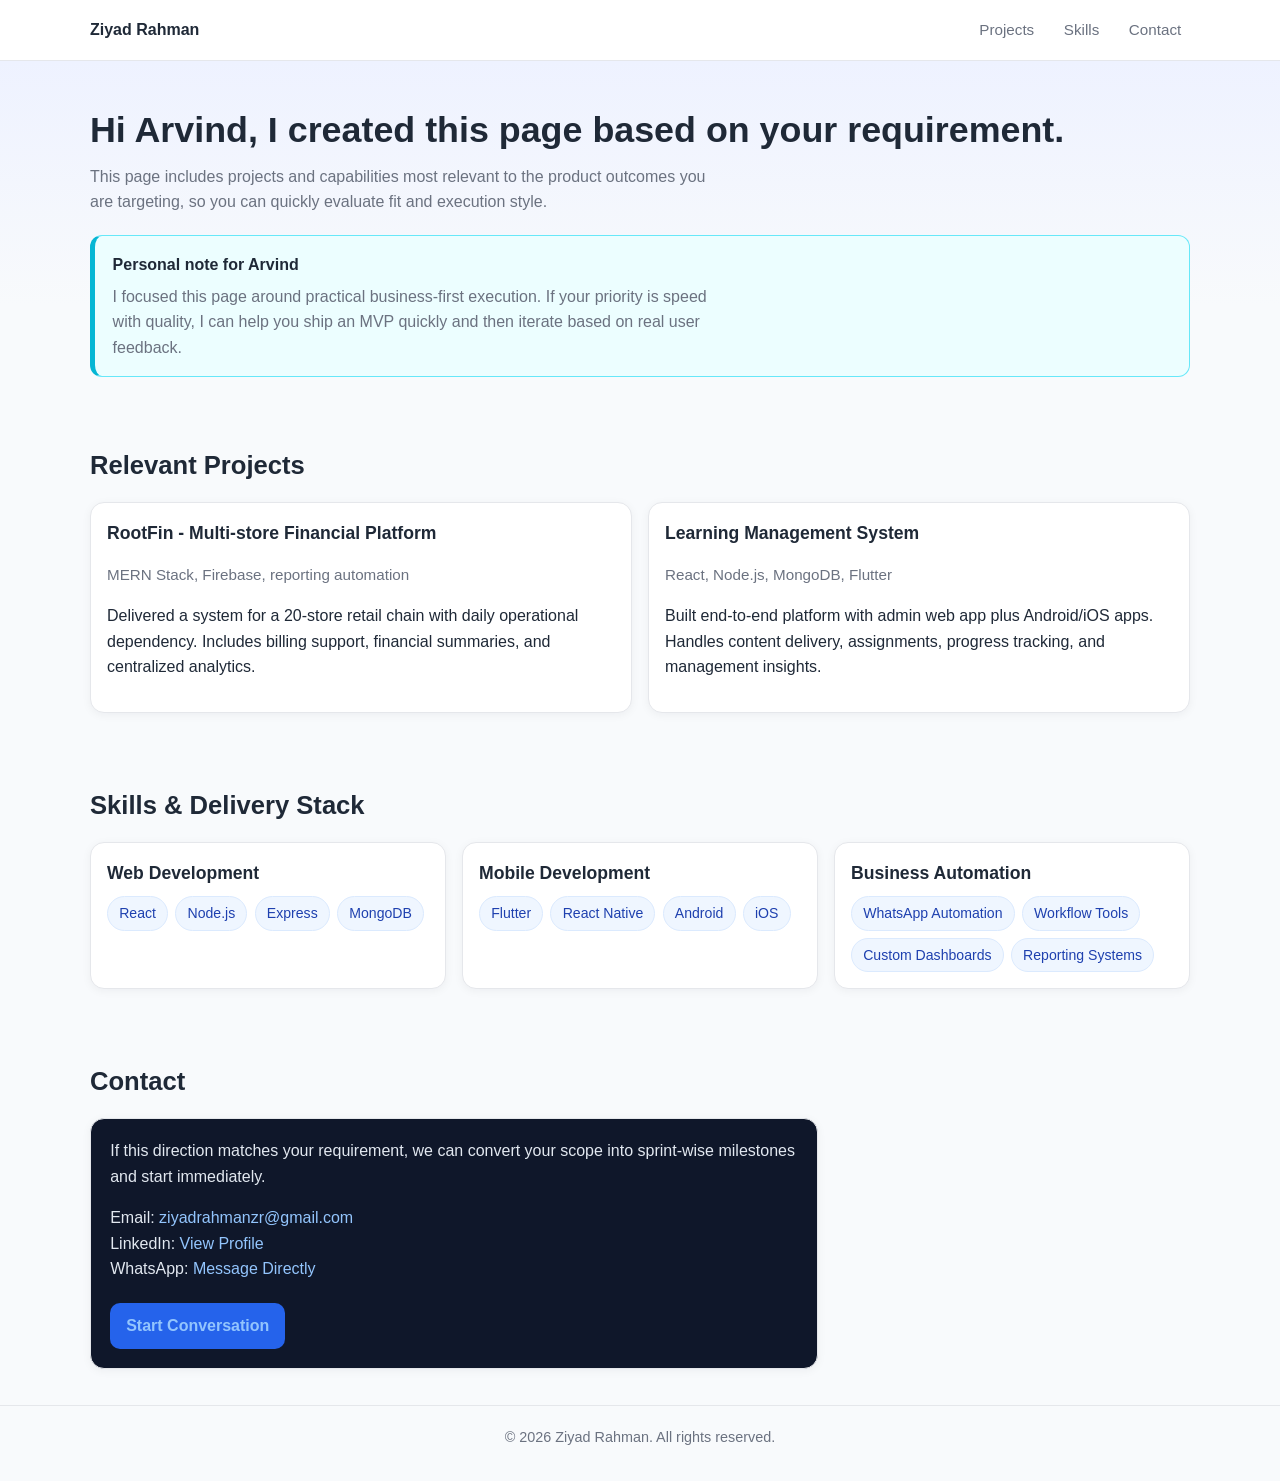
==== arvind.html @ bec2037d "feat: add reusable client landing page template with OG metadata and Arvind example Create a product" ====
<!DOCTYPE html>
<html lang="en">
<head>
  <meta charset="UTF-8">
  <meta name="viewport" content="width=device-width, initial-scale=1.0">
  <meta name="description" content="Personalized portfolio page for Arvind.">

  <!-- =======================================================
    QUICK NOTES FOR THIS PAGE
    - Page file name: arvind.html
    - Suggested thumbnail path: /images/arvind.png
    - After deploy, validate preview in LinkedIn Post Inspector:
      https://www.linkedin.com/post-inspector/
  ======================================================== -->

  <meta property="og:title" content="Hi Arvind - Personalized Product Build Plan by Ziyad Rahman">
  <meta property="og:description" content="Arvind, this page is tailored to your requirement and shows the most relevant projects, delivery approach, and how we can start quickly.">
  <meta property="og:image" content="https://ziyadrahman.github.io/myportfolio/images/arvind.png">
  <meta property="og:url" content="https://ziyadrahman.github.io/myportfolio/arvind.html">
  <meta property="og:type" content="website">

  <title>Arvind | Personalized Portfolio by Ziyad Rahman</title>

  <style>
    :root {
      --bg: #f8fafc;
      --text: #1f2937;
      --muted: #6b7280;
      --card: #ffffff;
      --accent: #2563eb;
      --accent-dark: #1d4ed8;
      --border: #e5e7eb;
      --success-bg: #ecfeff;
      --success-border: #67e8f9;
      --container: 1100px;
    }

    * {
      box-sizing: border-box;
    }

    html {
      scroll-behavior: smooth;
    }

    body {
      margin: 0;
      font-family: -apple-system, BlinkMacSystemFont, "Segoe UI", Roboto, Arial, sans-serif;
      color: var(--text);
      background: var(--bg);
      line-height: 1.6;
    }

    .container {
      width: min(92%, var(--container));
      margin: 0 auto;
    }

    .topbar {
      position: sticky;
      top: 0;
      z-index: 20;
      background: rgba(255, 255, 255, 0.92);
      backdrop-filter: blur(6px);
      border-bottom: 1px solid var(--border);
    }

    .topbar-inner {
      display: flex;
      align-items: center;
      justify-content: space-between;
      padding: 0.75rem 0;
      gap: 0.75rem;
    }

    .brand {
      font-weight: 700;
      color: var(--text);
      text-decoration: none;
      white-space: nowrap;
    }

    .nav {
      display: flex;
      flex-wrap: wrap;
      gap: 0.75rem;
    }

    .nav a {
      text-decoration: none;
      color: var(--muted);
      font-size: 0.95rem;
      padding: 0.35rem 0.55rem;
      border-radius: 8px;
    }

    .nav a:hover {
      color: var(--text);
      background: #eef2ff;
    }

    .hero {
      padding: 3rem 0 2rem;
      background: linear-gradient(180deg, #eef2ff 0%, #f8fafc 70%);
    }

    .hero h1 {
      margin: 0 0 0.75rem;
      font-size: clamp(1.6rem, 2.8vw, 2.4rem);
      line-height: 1.2;
    }

    .hero p {
      margin: 0;
      color: var(--muted);
      max-width: 70ch;
    }

    .personal-message {
      margin-top: 1.25rem;
      background: var(--success-bg);
      border: 1px solid var(--success-border);
      border-left: 5px solid #06b6d4;
      border-radius: 12px;
      padding: 1rem 1.1rem;
    }

    .personal-message strong {
      display: block;
      margin-bottom: 0.4rem;
      font-size: 1rem;
    }

    section {
      padding: 2.25rem 0;
    }

    .section-title {
      margin: 0 0 1rem;
      font-size: clamp(1.3rem, 2vw, 1.8rem);
    }

    .grid {
      display: grid;
      grid-template-columns: repeat(12, 1fr);
      gap: 1rem;
    }

    .card {
      grid-column: span 12;
      background: var(--card);
      border: 1px solid var(--border);
      border-radius: 14px;
      padding: 1rem;
      box-shadow: 0 2px 10px rgba(15, 23, 42, 0.05);
    }

    .card h3 {
      margin-top: 0;
      margin-bottom: 0.6rem;
      font-size: 1.1rem;
    }

    .meta {
      color: var(--muted);
      font-size: 0.95rem;
    }

    .chip-wrap {
      display: flex;
      flex-wrap: wrap;
      gap: 0.45rem;
    }

    .chip {
      border: 1px solid #dbeafe;
      color: #1e40af;
      background: #eff6ff;
      border-radius: 999px;
      padding: 0.3rem 0.7rem;
      font-size: 0.88rem;
      white-space: nowrap;
    }

    .contact-box {
      background: #0f172a;
      color: #e2e8f0;
      border-radius: 14px;
      padding: 1.2rem;
    }

    .contact-box a {
      color: #93c5fd;
      text-decoration: none;
    }

    .contact-box a:hover {
      text-decoration: underline;
    }

    .btn {
      display: inline-block;
      margin-top: 0.8rem;
      background: var(--accent);
      color: white;
      text-decoration: none;
      border-radius: 10px;
      padding: 0.65rem 1rem;
      font-weight: 600;
    }

    .btn:hover {
      background: var(--accent-dark);
    }

    footer {
      border-top: 1px solid var(--border);
      padding: 1.2rem 0 2rem;
      color: var(--muted);
      font-size: 0.9rem;
      text-align: center;
    }

    @media (min-width: 768px) {
      .project {
        grid-column: span 6;
      }
      .skill-card {
        grid-column: span 4;
      }
      .contact-card {
        grid-column: span 8;
      }
    }
  </style>
</head>
<body>
  <header class="topbar">
    <div class="container topbar-inner">
      <a class="brand" href="#top">Ziyad Rahman</a>
      <nav class="nav" aria-label="Main navigation">
        <a href="#projects">Projects</a>
        <a href="#skills">Skills</a>
        <a href="#contact">Contact</a>
      </nav>
    </div>
  </header>

  <main id="top">
    <section class="hero">
      <div class="container">
        <h1>Hi Arvind, I created this page based on your requirement.</h1>
        <p>
          This page includes projects and capabilities most relevant to the product outcomes you are targeting,
          so you can quickly evaluate fit and execution style.
        </p>

        <div class="personal-message">
          <strong>Personal note for Arvind</strong>
          <p style="margin:0;">
            I focused this page around practical business-first execution. If your priority is speed with quality, I can help you ship an MVP quickly and then iterate based on real user feedback.
          </p>
        </div>
      </div>
    </section>

    <section id="projects">
      <div class="container">
        <h2 class="section-title">Relevant Projects</h2>
        <div class="grid">
          <article class="card project">
            <h3>RootFin - Multi-store Financial Platform</h3>
            <p class="meta">MERN Stack, Firebase, reporting automation</p>
            <p>
              Delivered a system for a 20-store retail chain with daily operational dependency. Includes billing support, financial summaries, and centralized analytics.
            </p>
          </article>

          <article class="card project">
            <h3>Learning Management System</h3>
            <p class="meta">React, Node.js, MongoDB, Flutter</p>
            <p>
              Built end-to-end platform with admin web app plus Android/iOS apps. Handles content delivery, assignments, progress tracking, and management insights.
            </p>
          </article>
        </div>
      </div>
    </section>

    <section id="skills">
      <div class="container">
        <h2 class="section-title">Skills & Delivery Stack</h2>
        <div class="grid">
          <div class="card skill-card">
            <h3>Web Development</h3>
            <div class="chip-wrap">
              <span class="chip">React</span>
              <span class="chip">Node.js</span>
              <span class="chip">Express</span>
              <span class="chip">MongoDB</span>
            </div>
          </div>

          <div class="card skill-card">
            <h3>Mobile Development</h3>
            <div class="chip-wrap">
              <span class="chip">Flutter</span>
              <span class="chip">React Native</span>
              <span class="chip">Android</span>
              <span class="chip">iOS</span>
            </div>
          </div>

          <div class="card skill-card">
            <h3>Business Automation</h3>
            <div class="chip-wrap">
              <span class="chip">WhatsApp Automation</span>
              <span class="chip">Workflow Tools</span>
              <span class="chip">Custom Dashboards</span>
              <span class="chip">Reporting Systems</span>
            </div>
          </div>
        </div>
      </div>
    </section>

    <section id="contact">
      <div class="container">
        <h2 class="section-title">Contact</h2>
        <div class="grid">
          <div class="contact-box contact-card card">
            <p style="margin-top:0;">
              If this direction matches your requirement, we can convert your scope into sprint-wise milestones and start immediately.
            </p>
            <p style="margin-bottom:0.5rem;">
              Email: <a href="mailto:ziyadrahmanzr@gmail.com">ziyadrahmanzr@gmail.com</a><br>
              LinkedIn: <a href="https://www.linkedin.com/in/ziyad-rahman-88a750398/" target="_blank" rel="noopener noreferrer">View Profile</a><br>
              WhatsApp: <a href="https://wa.link/cd2xfw" target="_blank" rel="noopener noreferrer">Message Directly</a>
            </p>
            <a class="btn" href="https://wa.link/cd2xfw" target="_blank" rel="noopener noreferrer">Start Conversation</a>
          </div>
        </div>
      </div>
    </section>
  </main>

  <footer>
    <div class="container">© <span id="year"></span> Ziyad Rahman. All rights reserved.</div>
  </footer>

  <script>
    // Minimal JS for dynamic year.
    document.getElementById("year").textContent = new Date().getFullYear();
  </script>
</body>
</html>
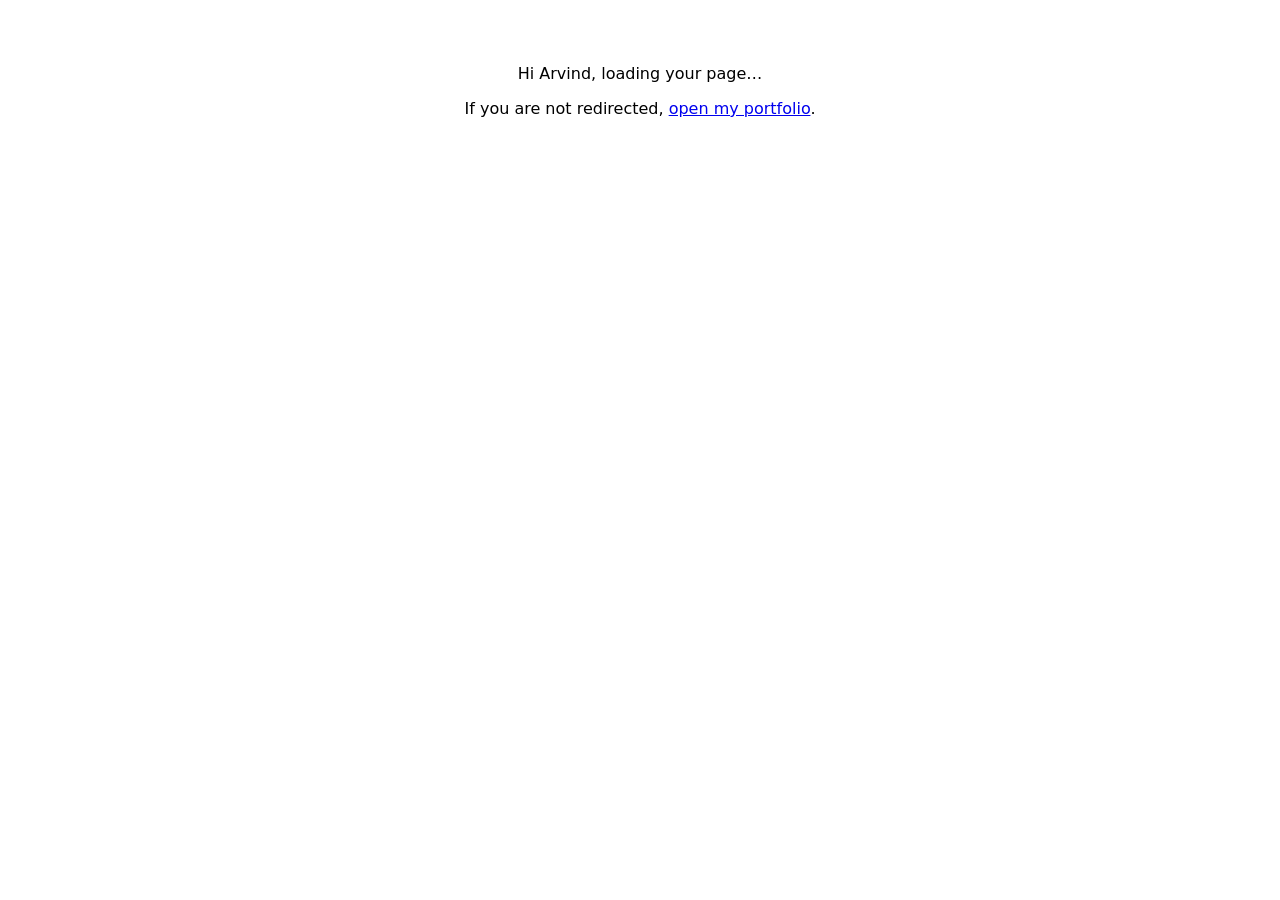
==== commit dd95086d: "google analytics added" ====
--- a/arvind.html
+++ b/arvind.html
@@ -3,354 +3,45 @@
 <head>
   <meta charset="UTF-8">
   <meta name="viewport" content="width=device-width, initial-scale=1.0">
-  <meta name="description" content="Personalized portfolio page for Arvind.">
 
-  <!-- =======================================================
-    QUICK NOTES FOR THIS PAGE
-    - Page file name: arvind.html
-    - Suggested thumbnail path: /images/arvind.png
-    - After deploy, validate preview in LinkedIn Post Inspector:
-      https://www.linkedin.com/post-inspector/
-  ======================================================== -->
+  <!--
+    CTR redirect for Arvind — thumbnail: /images/arvind.png
+    Template: client-redirect-template.html
+  -->
 
-  <meta property="og:title" content="Hi Arvind - Personalized Product Build Plan by Ziyad Rahman">
-  <meta property="og:description" content="Arvind, this page is tailored to your requirement and shows the most relevant projects, delivery approach, and how we can start quickly.">
+  <meta property="og:title" content="Hi Arvind — quick intro by Ziyad Rahman">
+  <meta property="og:description" content="Hi Arvind, click through to view my portfolio and relevant work.">
   <meta property="og:image" content="https://ziyadrahman.github.io/myportfolio/images/arvind.png">
   <meta property="og:url" content="https://ziyadrahman.github.io/myportfolio/arvind.html">
   <meta property="og:type" content="website">
 
-  <title>Arvind | Personalized Portfolio by Ziyad Rahman</title>
+  <link rel="canonical" href="https://ziyadrahman.github.io/myportfolio/arvind.html">
 
-  <style>
-    :root {
-      --bg: #f8fafc;
-      --text: #1f2937;
-      --muted: #6b7280;
-      --card: #ffffff;
-      --accent: #2563eb;
-      --accent-dark: #1d4ed8;
-      --border: #e5e7eb;
-      --success-bg: #ecfeff;
-      --success-border: #67e8f9;
-      --container: 1100px;
-    }
+  <script async src="https://www.googletagmanager.com/gtag/js?id=G-SWV74FMPV8"></script>
+  <script>
+    window.dataLayer = window.dataLayer || [];
+    function gtag(){ dataLayer.push(arguments); }
+    gtag('js', new Date());
+    gtag('config', 'G-XXXX', {
+      page_title: 'Redirect - Arvind',
+      page_path: (location.pathname || '') + (location.search || '')
+    });
+    gtag('event', 'redirect_ctr_test', {
+      client_name: 'Arvind',
+      destination: 'myportfolio_main'
+    });
+  </script>
 
-    * {
-      box-sizing: border-box;
-    }
-
-    html {
-      scroll-behavior: smooth;
-    }
-
-    body {
-      margin: 0;
-      font-family: -apple-system, BlinkMacSystemFont, "Segoe UI", Roboto, Arial, sans-serif;
-      color: var(--text);
-      background: var(--bg);
-      line-height: 1.6;
-    }
-
-    .container {
-      width: min(92%, var(--container));
-      margin: 0 auto;
-    }
-
-    .topbar {
-      position: sticky;
-      top: 0;
-      z-index: 20;
-      background: rgba(255, 255, 255, 0.92);
-      backdrop-filter: blur(6px);
-      border-bottom: 1px solid var(--border);
-    }
-
-    .topbar-inner {
-      display: flex;
-      align-items: center;
-      justify-content: space-between;
-      padding: 0.75rem 0;
-      gap: 0.75rem;
-    }
-
-    .brand {
-      font-weight: 700;
-      color: var(--text);
-      text-decoration: none;
-      white-space: nowrap;
-    }
-
-    .nav {
-      display: flex;
-      flex-wrap: wrap;
-      gap: 0.75rem;
-    }
-
-    .nav a {
-      text-decoration: none;
-      color: var(--muted);
-      font-size: 0.95rem;
-      padding: 0.35rem 0.55rem;
-      border-radius: 8px;
-    }
-
-    .nav a:hover {
-      color: var(--text);
-      background: #eef2ff;
-    }
-
-    .hero {
-      padding: 3rem 0 2rem;
-      background: linear-gradient(180deg, #eef2ff 0%, #f8fafc 70%);
-    }
-
-    .hero h1 {
-      margin: 0 0 0.75rem;
-      font-size: clamp(1.6rem, 2.8vw, 2.4rem);
-      line-height: 1.2;
-    }
-
-    .hero p {
-      margin: 0;
-      color: var(--muted);
-      max-width: 70ch;
-    }
-
-    .personal-message {
-      margin-top: 1.25rem;
-      background: var(--success-bg);
-      border: 1px solid var(--success-border);
-      border-left: 5px solid #06b6d4;
-      border-radius: 12px;
-      padding: 1rem 1.1rem;
-    }
-
-    .personal-message strong {
-      display: block;
-      margin-bottom: 0.4rem;
-      font-size: 1rem;
-    }
-
-    section {
-      padding: 2.25rem 0;
-    }
-
-    .section-title {
-      margin: 0 0 1rem;
-      font-size: clamp(1.3rem, 2vw, 1.8rem);
-    }
-
-    .grid {
-      display: grid;
-      grid-template-columns: repeat(12, 1fr);
-      gap: 1rem;
-    }
-
-    .card {
-      grid-column: span 12;
-      background: var(--card);
-      border: 1px solid var(--border);
-      border-radius: 14px;
-      padding: 1rem;
-      box-shadow: 0 2px 10px rgba(15, 23, 42, 0.05);
-    }
-
-    .card h3 {
-      margin-top: 0;
-      margin-bottom: 0.6rem;
-      font-size: 1.1rem;
-    }
-
-    .meta {
-      color: var(--muted);
-      font-size: 0.95rem;
-    }
-
-    .chip-wrap {
-      display: flex;
-      flex-wrap: wrap;
-      gap: 0.45rem;
-    }
-
-    .chip {
-      border: 1px solid #dbeafe;
-      color: #1e40af;
-      background: #eff6ff;
-      border-radius: 999px;
-      padding: 0.3rem 0.7rem;
-      font-size: 0.88rem;
-      white-space: nowrap;
-    }
-
-    .contact-box {
-      background: #0f172a;
-      color: #e2e8f0;
-      border-radius: 14px;
-      padding: 1.2rem;
-    }
-
-    .contact-box a {
-      color: #93c5fd;
-      text-decoration: none;
-    }
-
-    .contact-box a:hover {
-      text-decoration: underline;
-    }
-
-    .btn {
-      display: inline-block;
-      margin-top: 0.8rem;
-      background: var(--accent);
-      color: white;
-      text-decoration: none;
-      border-radius: 10px;
-      padding: 0.65rem 1rem;
-      font-weight: 600;
-    }
-
-    .btn:hover {
-      background: var(--accent-dark);
-    }
-
-    footer {
-      border-top: 1px solid var(--border);
-      padding: 1.2rem 0 2rem;
-      color: var(--muted);
-      font-size: 0.9rem;
-      text-align: center;
-    }
-
-    @media (min-width: 768px) {
-      .project {
-        grid-column: span 6;
-      }
-      .skill-card {
-        grid-column: span 4;
-      }
-      .contact-card {
-        grid-column: span 8;
-      }
-    }
-  </style>
+  <meta http-equiv="refresh" content="1;url=https://ziyadrahman.github.io/myportfolio/">
+  <title>Loading…</title>
 </head>
 <body>
-  <header class="topbar">
-    <div class="container topbar-inner">
-      <a class="brand" href="#top">Ziyad Rahman</a>
-      <nav class="nav" aria-label="Main navigation">
-        <a href="#projects">Projects</a>
-        <a href="#skills">Skills</a>
-        <a href="#contact">Contact</a>
-      </nav>
-    </div>
-  </header>
-
-  <main id="top">
-    <section class="hero">
-      <div class="container">
-        <h1>Hi Arvind, I created this page based on your requirement.</h1>
-        <p>
-          This page includes projects and capabilities most relevant to the product outcomes you are targeting,
-          so you can quickly evaluate fit and execution style.
-        </p>
-
-        <div class="personal-message">
-          <strong>Personal note for Arvind</strong>
-          <p style="margin:0;">
-            I focused this page around practical business-first execution. If your priority is speed with quality, I can help you ship an MVP quickly and then iterate based on real user feedback.
-          </p>
-        </div>
-      </div>
-    </section>
-
-    <section id="projects">
-      <div class="container">
-        <h2 class="section-title">Relevant Projects</h2>
-        <div class="grid">
-          <article class="card project">
-            <h3>RootFin - Multi-store Financial Platform</h3>
-            <p class="meta">MERN Stack, Firebase, reporting automation</p>
-            <p>
-              Delivered a system for a 20-store retail chain with daily operational dependency. Includes billing support, financial summaries, and centralized analytics.
-            </p>
-          </article>
-
-          <article class="card project">
-            <h3>Learning Management System</h3>
-            <p class="meta">React, Node.js, MongoDB, Flutter</p>
-            <p>
-              Built end-to-end platform with admin web app plus Android/iOS apps. Handles content delivery, assignments, progress tracking, and management insights.
-            </p>
-          </article>
-        </div>
-      </div>
-    </section>
-
-    <section id="skills">
-      <div class="container">
-        <h2 class="section-title">Skills & Delivery Stack</h2>
-        <div class="grid">
-          <div class="card skill-card">
-            <h3>Web Development</h3>
-            <div class="chip-wrap">
-              <span class="chip">React</span>
-              <span class="chip">Node.js</span>
-              <span class="chip">Express</span>
-              <span class="chip">MongoDB</span>
-            </div>
-          </div>
-
-          <div class="card skill-card">
-            <h3>Mobile Development</h3>
-            <div class="chip-wrap">
-              <span class="chip">Flutter</span>
-              <span class="chip">React Native</span>
-              <span class="chip">Android</span>
-              <span class="chip">iOS</span>
-            </div>
-          </div>
-
-          <div class="card skill-card">
-            <h3>Business Automation</h3>
-            <div class="chip-wrap">
-              <span class="chip">WhatsApp Automation</span>
-              <span class="chip">Workflow Tools</span>
-              <span class="chip">Custom Dashboards</span>
-              <span class="chip">Reporting Systems</span>
-            </div>
-          </div>
-        </div>
-      </div>
-    </section>
-
-    <section id="contact">
-      <div class="container">
-        <h2 class="section-title">Contact</h2>
-        <div class="grid">
-          <div class="contact-box contact-card card">
-            <p style="margin-top:0;">
-              If this direction matches your requirement, we can convert your scope into sprint-wise milestones and start immediately.
-            </p>
-            <p style="margin-bottom:0.5rem;">
-              Email: <a href="mailto:ziyadrahmanzr@gmail.com">ziyadrahmanzr@gmail.com</a><br>
-              LinkedIn: <a href="https://www.linkedin.com/in/ziyad-rahman-88a750398/" target="_blank" rel="noopener noreferrer">View Profile</a><br>
-              WhatsApp: <a href="https://wa.link/cd2xfw" target="_blank" rel="noopener noreferrer">Message Directly</a>
-            </p>
-            <a class="btn" href="https://wa.link/cd2xfw" target="_blank" rel="noopener noreferrer">Start Conversation</a>
-          </div>
-        </div>
-      </div>
-    </section>
-  </main>
-
-  <footer>
-    <div class="container">© <span id="year"></span> Ziyad Rahman. All rights reserved.</div>
-  </footer>
-
-  <script>
-    // Minimal JS for dynamic year.
-    document.getElementById("year").textContent = new Date().getFullYear();
-  </script>
+  <p style="font-family: system-ui, sans-serif; text-align: center; margin-top: 4rem;">
+    Hi Arvind, loading your page…
+  </p>
+  <p style="font-family: system-ui, sans-serif; text-align: center;">
+    If you are not redirected,
+    <a href="https://ziyadrahman.github.io/myportfolio/">open my portfolio</a>.
+  </p>
 </body>
 </html>
